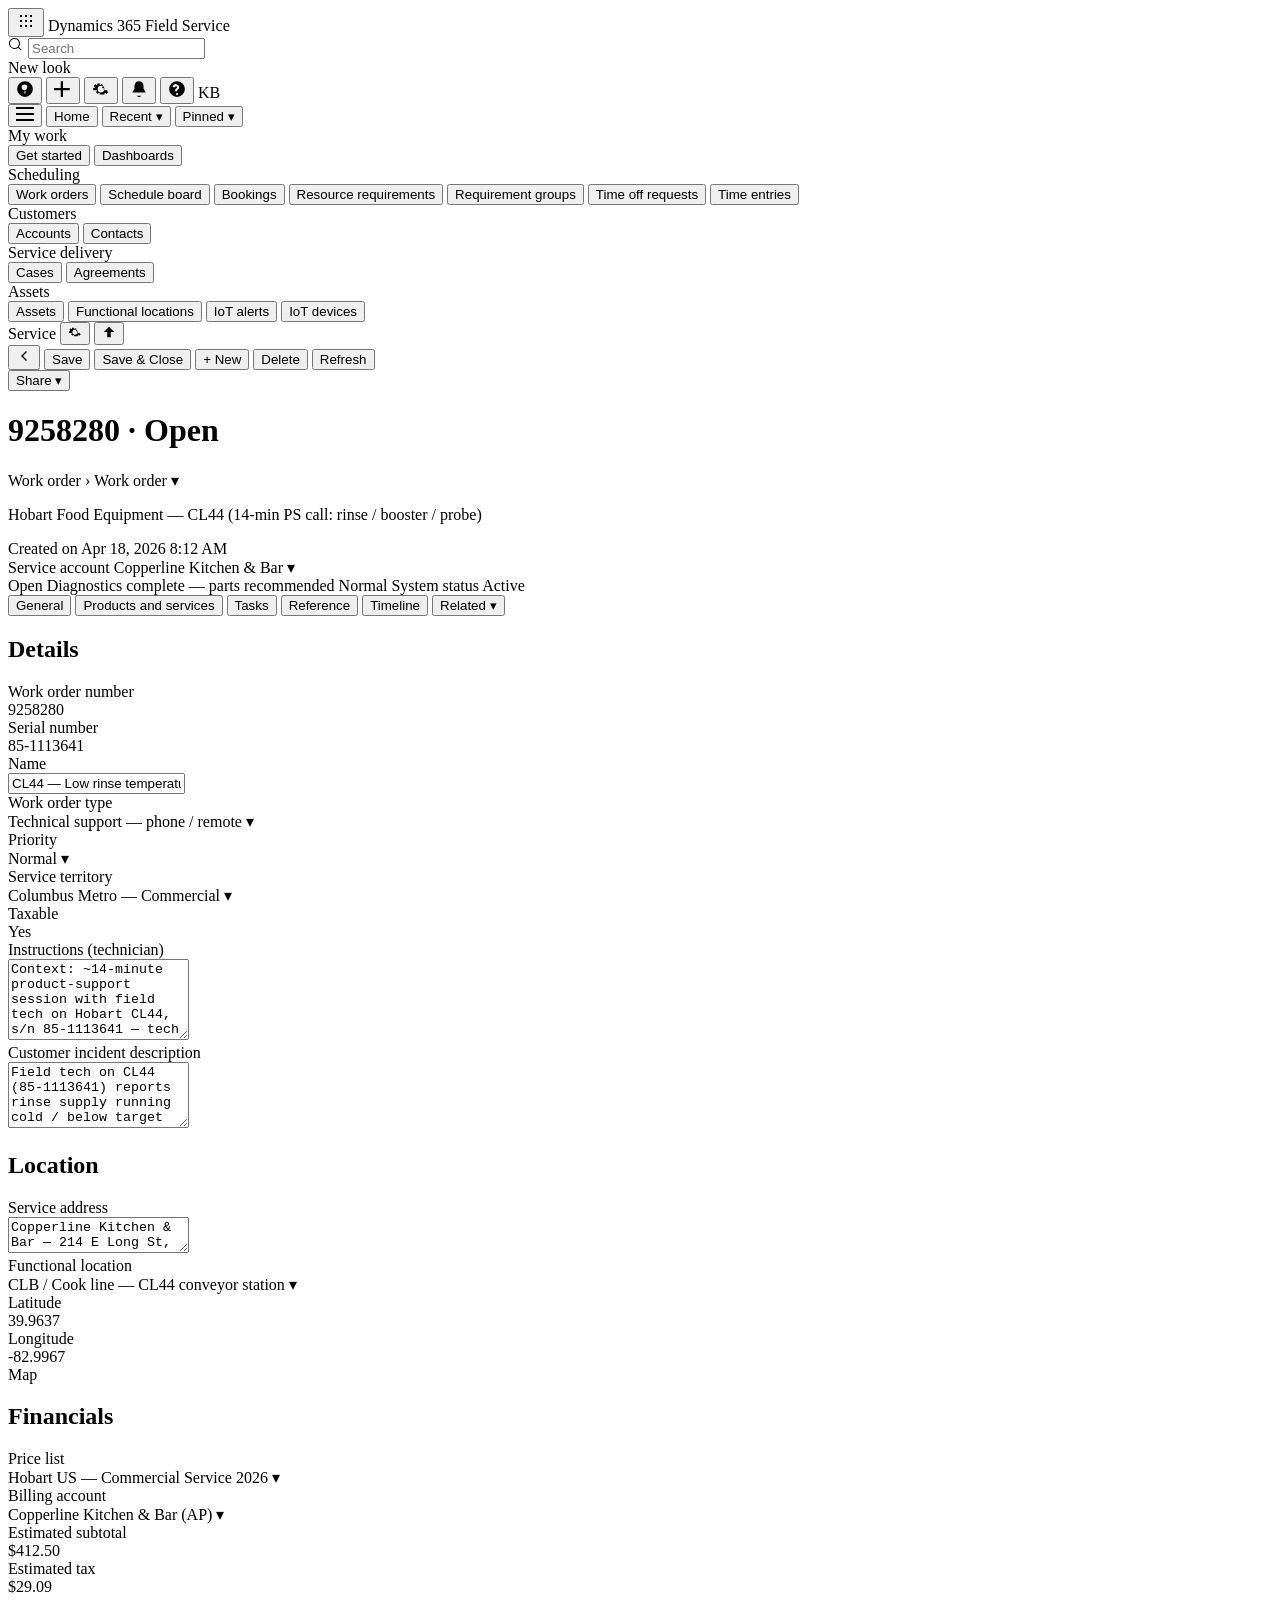
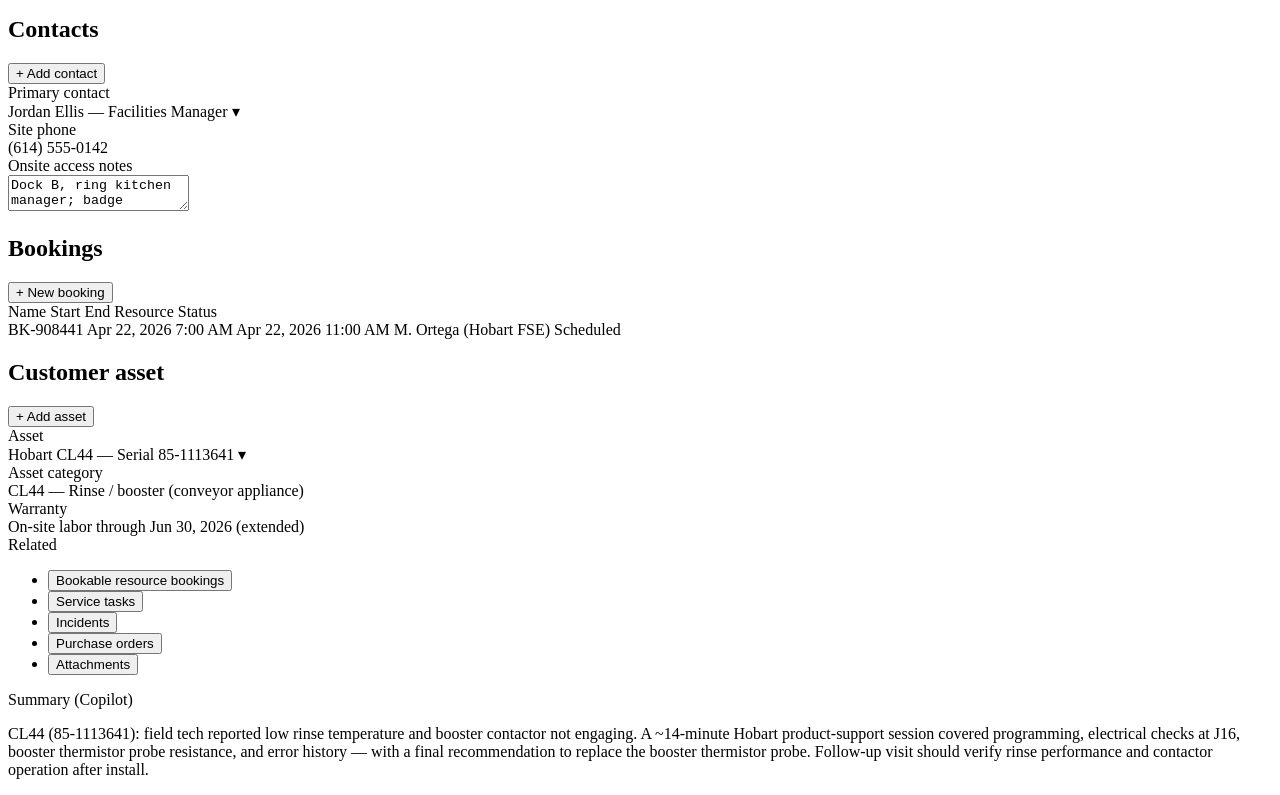
==== Ocean Appliance/Index.html @ 7e8b0078 "Create Index.html" ====
<!DOCTYPE html>
<html lang="en">
  <head>
    <meta charset="utf-8" />
    <meta name="viewport" content="width=device-width, initial-scale=1" />
    <title>Work Order · 9258280 · Field Service</title>
    <link rel="stylesheet" href="styles.css" />
  </head>
  <body>
    <div class="app">
      <header class="global-header" aria-label="Global navigation">
        <div class="global-header__left">
          <button type="button" class="gh-icon-btn gh-waffle" aria-label="App launcher">
            <svg width="20" height="20" viewBox="0 0 20 20" aria-hidden="true">
              <path fill="currentColor" d="M4 4h2v2H4V4zm5 0h2v2H9V4zm5 0h2v2h-2V4zM4 9h2v2H4V9zm5 0h2v2H9V9zm5 0h2v2h-2V9zM4 14h2v2H4v-2zm5 0h2v2H9v-2zm5 0h2v2h-2v-2z" />
            </svg>
          </button>
          <span class="gh-brand">Dynamics 365</span>
          <span class="gh-vrule" aria-hidden="true"></span>
          <span class="gh-module">Field Service</span>
        </div>
        <div class="global-header__search" role="search">
          <span class="gh-search__icon" aria-hidden="true">
            <svg width="16" height="16" viewBox="0 0 16 16"><path fill="currentColor" d="M6.5 1a5.5 5.5 0 014.23 9.02l2.86 2.85-.7.7-2.87-2.86A5.5 5.5 0 116.5 1zm0 1a4.5 4.5 0 100 9 4.5 4.5 0 000-9z"/></svg>
          </span>
          <input class="gh-search__input" type="search" placeholder="Search" readonly tabindex="-1" aria-label="Search" />
        </div>
        <div class="global-header__right">
          <div class="gh-newlook" title="Try the new look">
            <span class="gh-newlook__label">New look</span>
            <span class="gh-toggle gh-toggle--on" aria-hidden="true"><span class="gh-toggle__knob"></span></span>
          </div>
          <button type="button" class="gh-icon-btn gh-icon-btn--light" aria-label="Tips">
            <svg width="18" height="18" viewBox="0 0 16 16" aria-hidden="true"><path fill="currentColor" d="M8 1a7 7 0 100 14A7 7 0 008 1zm.5 11H7.5V10h1v2zm0-3H7.5a2.5 2.5 0 112.5-2.5c0 1.2-.8 1.8-1.5 2.3-.3.2-.5.2-.5.7V9z"/></svg>
          </button>
          <button type="button" class="gh-icon-btn gh-icon-btn--light" aria-label="Quick create">
            <svg width="18" height="18" viewBox="0 0 16 16" aria-hidden="true"><path fill="currentColor" d="M8 1v6h6v2H8v6H6V9H0V7h6V1h2z"/></svg>
          </button>
          <button type="button" class="gh-icon-btn gh-icon-btn--light" aria-label="Settings">
            <svg width="18" height="18" viewBox="0 0 16 16" aria-hidden="true"><path fill="currentColor" d="M8 5a3 3 0 100 6 3 3 0 000-6zm6.9 4h-1.2a5 5 0 00-.2.8l1 .9-1.7 1.7-.9-1a5 5 0 00-.8.2v1.2H6.9v-1.2a5 5 0 00-.8-.2l-.9 1-1.7-1.7 1-.9a5 5 0 00-.2-.8H1.1V7h1.2a5 5 0 00.2-.8l-1-.9L3 3.6l.9 1a5 5 0 00.8-.2V3.1h2.2v1.2a5 5 0 00.8.2l.9-1L10 5.4l-1 .9c.1.26.17.53.2.8h1.2v2z"/></svg>
          </button>
          <button type="button" class="gh-icon-btn gh-icon-btn--light" aria-label="Notifications">
            <svg width="18" height="18" viewBox="0 0 16 16" aria-hidden="true"><path fill="currentColor" d="M8 1a4 4 0 00-4 4v2.5L2 11h12l-2-3.5V5a4 4 0 00-4-4zm0 14a2 2 0 002-1H6a2 2 0 002 1z"/></svg>
          </button>
          <button type="button" class="gh-icon-btn gh-icon-btn--light" aria-label="Help">
            <svg width="18" height="18" viewBox="0 0 16 16" aria-hidden="true"><path fill="currentColor" d="M8 1a7 7 0 100 14A7 7 0 008 1zm0 10.5a1 1 0 110 2 1 1 0 010-2zM8 4a2.5 2.5 0 012 2.4c0 1.4-1 2-1.6 2.4-.2.1-.4.2-.4.7v.5H6.3v-.8c0-1 .6-1.5 1.2-1.9.3-.2.5-.4.5-.9a.8.8 0 00-1.6 0H4.1A2.5 2.5 0 018 4z"/></svg>
          </button>
          <span class="gh-avatar" aria-hidden="true">KB</span>
        </div>
      </header>

      <div class="app-body">
        <nav class="sidenav" aria-label="Site map">
          <button type="button" class="sidenav__pin" aria-label="Collapse navigation">
            <svg width="18" height="14" viewBox="0 0 18 14" aria-hidden="true"><path fill="currentColor" d="M0 0h18v2H0V0zm0 6h18v2H0V6zm0 6h18v2H0v-2z"/></svg>
          </button>
          <button type="button" class="sidenav__link">Home</button>
          <button type="button" class="sidenav__link sidenav__link--flyout">Recent <span class="sidenav__caret">▾</span></button>
          <button type="button" class="sidenav__link sidenav__link--flyout">Pinned <span class="sidenav__caret">▾</span></button>

          <div class="sidenav__group">
            <div class="sidenav__heading">My work</div>
            <button type="button" class="sidenav__link">Get started</button>
            <button type="button" class="sidenav__link">Dashboards</button>
          </div>
          <div class="sidenav__group">
            <div class="sidenav__heading">Scheduling</div>
            <button type="button" class="sidenav__link sidenav__link--active" aria-current="page">Work orders</button>
            <button type="button" class="sidenav__link">Schedule board</button>
            <button type="button" class="sidenav__link">Bookings</button>
            <button type="button" class="sidenav__link">Resource requirements</button>
            <button type="button" class="sidenav__link">Requirement groups</button>
            <button type="button" class="sidenav__link">Time off requests</button>
            <button type="button" class="sidenav__link">Time entries</button>
          </div>
          <div class="sidenav__group">
            <div class="sidenav__heading">Customers</div>
            <button type="button" class="sidenav__link">Accounts</button>
            <button type="button" class="sidenav__link">Contacts</button>
          </div>
          <div class="sidenav__group">
            <div class="sidenav__heading">Service delivery</div>
            <button type="button" class="sidenav__link">Cases</button>
            <button type="button" class="sidenav__link">Agreements</button>
          </div>
          <div class="sidenav__group">
            <div class="sidenav__heading">Assets</div>
            <button type="button" class="sidenav__link">Assets</button>
            <button type="button" class="sidenav__link">Functional locations</button>
            <button type="button" class="sidenav__link">IoT alerts</button>
            <button type="button" class="sidenav__link">IoT devices</button>
          </div>

          <div class="sidenav__footer">
            <span class="sidenav__footer-label">Service</span>
            <button type="button" class="sidenav__footer-btn" aria-label="App settings">
              <svg width="14" height="14" viewBox="0 0 16 16" aria-hidden="true"><path fill="currentColor" d="M8 5a3 3 0 100 6 3 3 0 000-6zm6.9 4h-1.2a5 5 0 00-.2.8l1 .9-1.7 1.7-.9-1a5 5 0 00-.8.2v1.2H6.9v-1.2a5 5 0 00-.8-.2l-.9 1-1.7-1.7 1-.9a5 5 0 00-.2-.8H1.1V7h1.2a5 5 0 00.2-.8l-1-.9L3 3.6l.9 1a5 5 0 00.8-.2V3.1h2.2v1.2a5 5 0 00.8.2l.9-1L10 5.4l-1 .9c.1.26.17.53.2.8h1.2v2z"/></svg>
            </button>
            <button type="button" class="sidenav__footer-btn" aria-label="Change area">
              <svg width="14" height="14" viewBox="0 0 16 16" aria-hidden="true"><path fill="currentColor" d="M8 2l6 6H10v6H6V8H2l6-6z"/></svg>
            </button>
          </div>
        </nav>

        <div class="main-pane">
          <div class="page-surface">
            <div class="command-bar" role="toolbar" aria-label="Command bar">
              <div class="command-bar__group">
                <button type="button" class="cmd cmd--icon" aria-label="Back">
                  <svg width="16" height="16" viewBox="0 0 16 16" aria-hidden="true"><path fill="currentColor" d="M10 3L5 8l5 5 1-1-4-4 4-4-1-1z"/></svg>
                </button>
                <span class="command-bar__divider" aria-hidden="true"></span>
                <button type="button" class="cmd cmd--primary">Save</button>
                <button type="button" class="cmd">Save &amp; Close</button>
                <span class="command-bar__divider" aria-hidden="true"></span>
                <button type="button" class="cmd">+ New</button>
                <button type="button" class="cmd">Delete</button>
                <button type="button" class="cmd">Refresh</button>
              </div>
              <div class="command-bar__group command-bar__group--right">
                <button type="button" class="cmd cmd--share">Share <span class="cmd__chevron">▾</span></button>
              </div>
            </div>

            <header class="record-header" aria-labelledby="wo-title">
              <div class="record-header__main">
                <h1 id="wo-title" class="record-header__title">9258280 · Open</h1>
                <div class="record-header__entity-bc" aria-label="Record type">
                  <span class="record-header__entity">Work order</span>
                  <span class="record-header__entity-sep">›</span>
                  <span class="record-header__entity">Work order</span>
                  <span class="record-header__entity-caret" aria-hidden="true">▾</span>
                </div>
                <p class="record-header__tagline">Hobart Food Equipment — CL44 (14‑min PS call: rinse / booster / probe)</p>
              </div>
              <div class="record-header__meta">
                <div class="header-field">
                  <span class="header-field__label">Created on</span>
                  <span class="header-field__value">Apr 18, 2026 8:12 AM</span>
                </div>
                <div class="header-field">
                  <span class="header-field__label">Service account</span>
                  <span class="header-field__value lookup lookup--compact">
                    <span class="lookup__text">Copperline Kitchen &amp; Bar</span>
                    <span class="lookup__glyph" aria-hidden="true">▾</span>
                  </span>
                </div>
              </div>
            </header>

            <div class="status-strip" aria-label="Status and priority">
              <span class="chip chip--status chip--open">Open</span>
              <span class="chip chip--substatus">Diagnostics complete — parts recommended</span>
              <span class="chip chip--priority chip--normal">Normal</span>
              <span class="header-field header-field--inline">
                <span class="header-field__label">System status</span>
                <span class="header-field__value">Active</span>
              </span>
            </div>

            <nav class="tab-strip" aria-label="Form tabs" role="tablist">
              <button type="button" class="tab tab--active" role="tab" aria-selected="true" data-tab="general">General</button>
              <button type="button" class="tab" role="tab" aria-selected="false" data-tab="products">Products and services</button>
              <button type="button" class="tab" role="tab" aria-selected="false" data-tab="services">Tasks</button>
              <button type="button" class="tab" role="tab" aria-selected="false" data-tab="bookings">Reference</button>
              <button type="button" class="tab" role="tab" aria-selected="false" data-tab="notes">Timeline</button>
              <button type="button" class="tab tab--related" role="tab" aria-selected="false" data-tab="related">Related <span class="tab__caret">▾</span></button>
            </nav>
          </div>

      <div class="form-layout">
        <main class="form-main">
          <div class="tab-panels">
            <div class="tab-panel tab-panel--active" id="panel-general" role="tabpanel" data-panel="general">
              <article class="card">
                <header class="card__head">
                  <h2 class="card__title">Details</h2>
                </header>
                <div class="card__body">
                  <div class="field-grid">
                    <div class="field">
                      <label class="field__label">Work order number</label>
                      <div class="field__control field__control--readonly">9258280</div>
                    </div>
                    <div class="field">
                      <label class="field__label">Serial number</label>
                      <div class="field__control field__control--readonly">85-1113641</div>
                    </div>
                    <div class="field field--full">
                      <label class="field__label">Name</label>
                      <div class="field__control">
                        <input type="text" readonly value="CL44 — Low rinse temperature / booster contactor not engaging (PS assist)" />
                      </div>
                    </div>
                    <div class="field">
                      <label class="field__label">Work order type</label>
                      <div class="field__control lookup">
                        <span class="lookup__text">Technical support — phone / remote</span>
                        <span class="lookup__glyph" aria-hidden="true">▾</span>
                      </div>
                    </div>
                    <div class="field">
                      <label class="field__label">Priority</label>
                      <div class="field__control lookup">
                        <span class="lookup__text">Normal</span>
                        <span class="lookup__glyph" aria-hidden="true">▾</span>
                      </div>
                    </div>
                    <div class="field">
                      <label class="field__label">Service territory</label>
                      <div class="field__control lookup">
                        <span class="lookup__text">Columbus Metro — Commercial</span>
                        <span class="lookup__glyph" aria-hidden="true">▾</span>
                      </div>
                    </div>
                    <div class="field">
                      <label class="field__label">Taxable</label>
                      <div class="field__control toggle-row">
                        <span class="toggle toggle--on" aria-hidden="true"></span>
                        <span class="toggle-row__text">Yes</span>
                      </div>
                    </div>
                    <div class="field field--full">
                      <label class="field__label">Instructions (technician)</label>
                      <div class="field__control">
                        <textarea readonly rows="5">Context: ~14‑minute product-support session with field tech on Hobart CL44, s/n 85‑1113641 — tech reports low rinse temperature and booster contactor not engaging/pulling in.

Document support path: (1) programming / menu walkthrough to confirm settings and steps; (2) electrical verification at connector J16 per Hobart guidance; (3) booster thermistor probe resistance check; (4) review machine error/history logs.

Outcome: Product support recommends replacing the booster thermistor probe. Order probe (or confirm van stock) before return trip; re‑check rinse circuit and contactor pull‑in after install. LOTO as required; unit on cook line — access 6:00–10:00 AM if follow‑up onsite.</textarea>
                      </div>
                    </div>
                    <div class="field field--full">
                      <label class="field__label">Customer incident description</label>
                      <div class="field__control">
                        <textarea readonly rows="4">Field tech on CL44 (85‑1113641) reports rinse supply running cold / below target and booster contactor not energizing. Engaged Hobart product support by phone (~14 min): stepped through programming, performed electrical checks at J16, measured booster thermistor probe resistance, and reviewed error/history. Support concluded with recommendation to replace the booster thermistor probe; kitchen aware rinse performance must meet local health expectations.</textarea>
                      </div>
                    </div>
                  </div>
                </div>
              </article>

              <article class="card">
                <header class="card__head">
                  <h2 class="card__title">Location</h2>
                </header>
                <div class="card__body">
                  <div class="field-grid">
                    <div class="field field--full">
                      <label class="field__label">Service address</label>
                      <div class="field__control">
                        <textarea readonly rows="2">Copperline Kitchen &amp; Bar — 214 E Long St, Columbus, OH 43215, United States</textarea>
                      </div>
                    </div>
                    <div class="field">
                      <label class="field__label">Functional location</label>
                      <div class="field__control lookup">
                        <span class="lookup__text">CLB / Cook line — CL44 conveyor station</span>
                        <span class="lookup__glyph" aria-hidden="true">▾</span>
                      </div>
                    </div>
                    <div class="field">
                      <label class="field__label">Latitude</label>
                      <div class="field__control field__control--readonly">39.9637</div>
                    </div>
                    <div class="field">
                      <label class="field__label">Longitude</label>
                      <div class="field__control field__control--readonly">-82.9967</div>
                    </div>
                  </div>
                  <div class="map-placeholder" role="img" aria-label="Map preview (placeholder)">Map</div>
                </div>
              </article>

              <article class="card">
                <header class="card__head">
                  <h2 class="card__title">Financials</h2>
                </header>
                <div class="card__body">
                  <div class="field-grid">
                    <div class="field">
                      <label class="field__label">Price list</label>
                      <div class="field__control lookup">
                        <span class="lookup__text">Hobart US — Commercial Service 2026</span>
                        <span class="lookup__glyph" aria-hidden="true">▾</span>
                      </div>
                    </div>
                    <div class="field">
                      <label class="field__label">Billing account</label>
                      <div class="field__control lookup">
                        <span class="lookup__text">Copperline Kitchen &amp; Bar (AP)</span>
                        <span class="lookup__glyph" aria-hidden="true">▾</span>
                      </div>
                    </div>
                    <div class="field">
                      <label class="field__label">Estimated subtotal</label>
                      <div class="field__control field__control--readonly">$412.50</div>
                    </div>
                    <div class="field">
                      <label class="field__label">Estimated tax</label>
                      <div class="field__control field__control--readonly">$29.09</div>
                    </div>
                  </div>
                </div>
              </article>

              <article class="card">
                <header class="card__head card__head--with-action">
                  <h2 class="card__title">Contacts</h2>
                  <button type="button" class="card__action">+ Add contact</button>
                </header>
                <div class="card__body">
                  <div class="field-grid">
                    <div class="field">
                      <label class="field__label">Primary contact</label>
                      <div class="field__control lookup">
                        <span class="lookup__text">Jordan Ellis — Facilities Manager</span>
                        <span class="lookup__glyph" aria-hidden="true">▾</span>
                      </div>
                    </div>
                    <div class="field">
                      <label class="field__label">Site phone</label>
                      <div class="field__control field__control--readonly">(614) 555-0142</div>
                    </div>
                    <div class="field field--full">
                      <label class="field__label">Onsite access notes</label>
                      <div class="field__control">
                        <textarea readonly rows="2">Dock B, ring kitchen manager; badge required. CL44 on cook line — escort through BOH.</textarea>
                      </div>
                    </div>
                  </div>
                </div>
              </article>

              <article class="card">
                <header class="card__head card__head--with-action">
                  <h2 class="card__title">Bookings</h2>
                  <button type="button" class="card__action">+ New booking</button>
                </header>
                <div class="card__body card__body--flush">
                  <div class="subgrid">
                    <div class="subgrid__head">
                      <span class="subgrid__cell">Name</span>
                      <span class="subgrid__cell">Start</span>
                      <span class="subgrid__cell">End</span>
                      <span class="subgrid__cell">Resource</span>
                      <span class="subgrid__cell">Status</span>
                    </div>
                    <div class="subgrid__row">
                      <span class="subgrid__cell subgrid__cell--link">BK-908441</span>
                      <span class="subgrid__cell">Apr 22, 2026 7:00 AM</span>
                      <span class="subgrid__cell">Apr 22, 2026 11:00 AM</span>
                      <span class="subgrid__cell">M. Ortega (Hobart FSE)</span>
                      <span class="subgrid__cell"><span class="pill pill--scheduled">Scheduled</span></span>
                    </div>
                  </div>
                </div>
              </article>

              <article class="card">
                <header class="card__head card__head--with-action">
                  <h2 class="card__title">Customer asset</h2>
                  <button type="button" class="card__action">+ Add asset</button>
                </header>
                <div class="card__body">
                  <div class="field-grid">
                    <div class="field">
                      <label class="field__label">Asset</label>
                      <div class="field__control lookup">
                        <span class="lookup__text">Hobart CL44 — Serial 85-1113641</span>
                        <span class="lookup__glyph" aria-hidden="true">▾</span>
                      </div>
                    </div>
                    <div class="field">
                      <label class="field__label">Asset category</label>
                      <div class="field__control field__control--readonly">CL44 — Rinse / booster (conveyor appliance)</div>
                    </div>
                    <div class="field field--full">
                      <label class="field__label">Warranty</label>
                      <div class="field__control field__control--readonly">On-site labor through Jun 30, 2026 (extended)</div>
                    </div>
                  </div>
                </div>
              </article>
            </div>

            <div class="tab-panel" id="panel-products" role="tabpanel" hidden data-panel="products">
              <article class="card">
                <header class="card__head card__head--with-action">
                  <h2 class="card__title">Products and services</h2>
                  <button type="button" class="card__action">+ Add product</button>
                </header>
                <div class="card__body card__body--flush">
                  <div class="subgrid">
                    <div class="subgrid__head">
                      <span class="subgrid__cell">Product</span>
                      <span class="subgrid__cell">Qty</span>
                      <span class="subgrid__cell">UoM</span>
                      <span class="subgrid__cell">Est. price</span>
                    </div>
                    <div class="subgrid__row">
                      <span class="subgrid__cell">Booster thermistor probe — CL44 (recommended by product support)</span>
                      <span class="subgrid__cell">1</span>
                      <span class="subgrid__cell">EA</span>
                      <span class="subgrid__cell">$94.50</span>
                    </div>
                    <div class="subgrid__row">
                      <span class="subgrid__cell">Connector / harness — J16 service loop (if damaged on inspection)</span>
                      <span class="subgrid__cell">0</span>
                      <span class="subgrid__cell">EA</span>
                      <span class="subgrid__cell">$0.00</span>
                    </div>
                  </div>
                </div>
              </article>
            </div>

            <div class="tab-panel" id="panel-services" role="tabpanel" hidden data-panel="services">
              <article class="card">
                <header class="card__head card__head--with-action">
                  <h2 class="card__title">Tasks</h2>
                  <button type="button" class="card__action">+ New task</button>
                </header>
                <div class="card__body card__body--flush">
                  <div class="subgrid">
                    <div class="subgrid__head">
                      <span class="subgrid__cell">Service</span>
                      <span class="subgrid__cell">Duration</span>
                      <span class="subgrid__cell">Est. price</span>
                    </div>
                    <div class="subgrid__row">
                      <span class="subgrid__cell">Hobart product support — CL44 phone assist (programming, J16, probe, history)</span>
                      <span class="subgrid__cell">0.23 hr</span>
                      <span class="subgrid__cell">$0.00</span>
                    </div>
                    <div class="subgrid__row">
                      <span class="subgrid__cell">Field follow‑up — install probe, verify rinse &amp; booster contactor</span>
                      <span class="subgrid__cell">2.0 hr</span>
                      <span class="subgrid__cell">$128.00</span>
                    </div>
                  </div>
                </div>
              </article>
            </div>

            <div class="tab-panel" id="panel-bookings" role="tabpanel" hidden data-panel="bookings">
              <article class="card">
                <header class="card__head">
                  <h2 class="card__title">Reference</h2>
                </header>
                <div class="card__body">
                  <p class="muted muted--tight"><strong>Support call checklist (CL44, s/n 85‑1113641)</strong> — ~14 min with product support:</p>
                  <ul class="ref-list">
                    <li><strong>Symptoms:</strong> low rinse temperature; booster contactor not engaging.</li>
                    <li><strong>Programming:</strong> menu / parameter walkthrough to confirm correct program and rinse-related steps.</li>
                    <li><strong>Electrical:</strong> checks at connector <strong>J16</strong> per Hobart guidance (continuity / presence of control voltage as directed).</li>
                    <li><strong>Probe:</strong> booster thermistor probe resistance measured and compared to expected range.</li>
                    <li><strong>History:</strong> error log / fault history reviewed for rinse and booster-related codes.</li>
                    <li><strong>Resolution:</strong> product support recommends <strong>replacing the booster thermistor probe</strong>; verify contactor pull‑in after repair.</li>
                  </ul>
                </div>
              </article>
            </div>

            <div class="tab-panel" id="panel-notes" role="tabpanel" hidden data-panel="notes">
              <article class="card">
                <header class="card__head">
                  <h2 class="card__title">Timeline</h2>
                </header>
                <div class="card__body">
                  <div class="field field--full">
                    <label class="field__label">Internal note</label>
                    <div class="field__control">
                      <textarea readonly rows="4">14‑min PS call logged: low rinse + non‑engaging booster contactor on CL44 85‑1113641. Support led tech through programming, J16 electrical checks, booster thermistor probe resistance, and error/history review. Recommendation: replace booster thermistor probe — quote on file; confirm van stock before return. Escalate if contactor still fails to pull in after probe swap and re‑check at J16.</textarea>
                    </div>
                  </div>
                </div>
              </article>
            </div>

            <div class="tab-panel" id="panel-related" role="tabpanel" hidden data-panel="related">
              <article class="card">
                <header class="card__head">
                  <h2 class="card__title">Related</h2>
                </header>
                <div class="card__body">
                  <p class="muted">Select a related record type from the menu (mock).</p>
                </div>
              </article>
            </div>
          </div>
        </main>

        <aside class="side-pane" aria-label="Related pane">
          <div class="side-pane__title">Related</div>
          <ul class="side-pane__list">
            <li><button type="button" class="side-link">Bookable resource bookings</button></li>
            <li><button type="button" class="side-link">Service tasks</button></li>
            <li><button type="button" class="side-link">Incidents</button></li>
            <li><button type="button" class="side-link">Purchase orders</button></li>
            <li><button type="button" class="side-link">Attachments</button></li>
          </ul>
          <div class="side-pane__title side-pane__title--spaced">Summary (Copilot)</div>
          <div class="copilot-box">
            <p class="copilot-box__text">
              CL44 (85‑1113641): field tech reported low rinse temperature and booster contactor not engaging. A ~14‑minute Hobart product-support session covered programming, electrical checks at J16, booster thermistor probe resistance, and error history — with a final recommendation to replace the booster thermistor probe. Follow‑up visit should verify rinse performance and contactor operation after install.
            </p>
          </div>
        </aside>
      </div>
        </div>
      </div>
    </div>

    <script src="app.js"></script>
  </body>
</html>
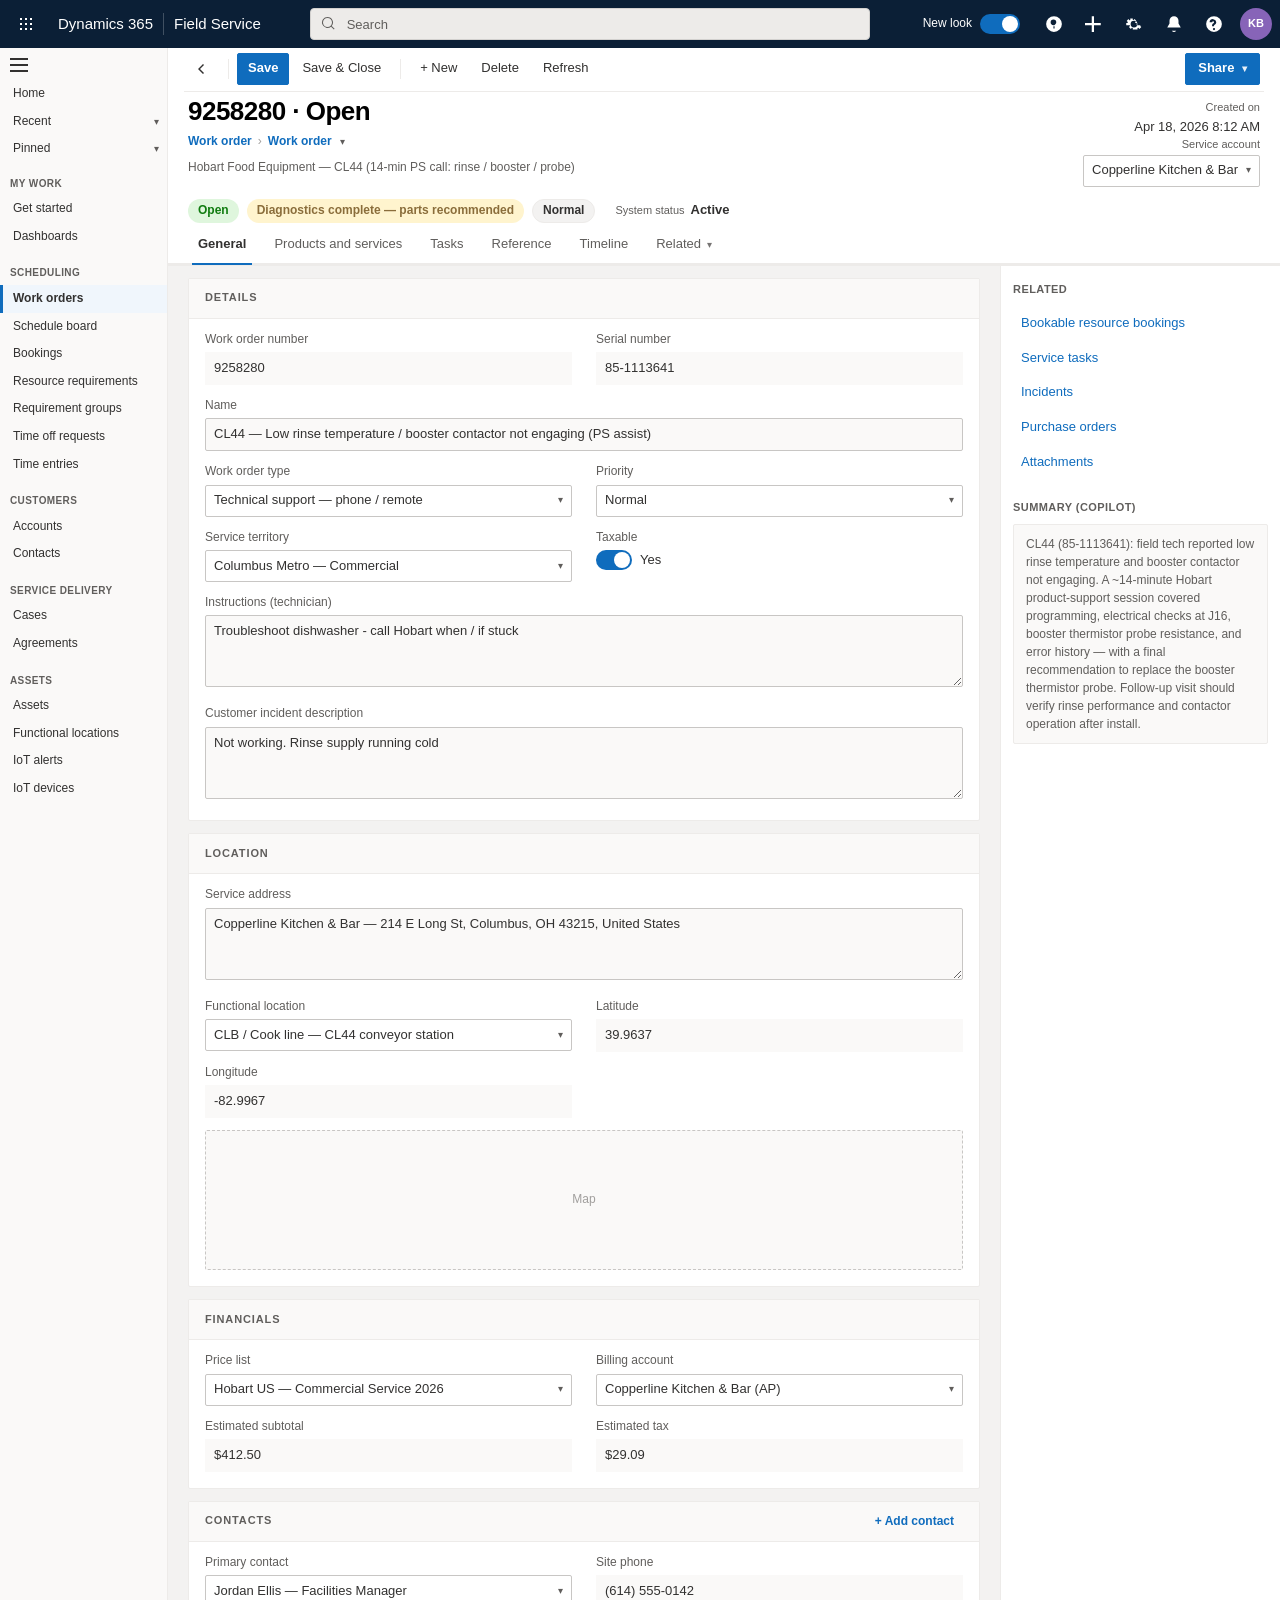
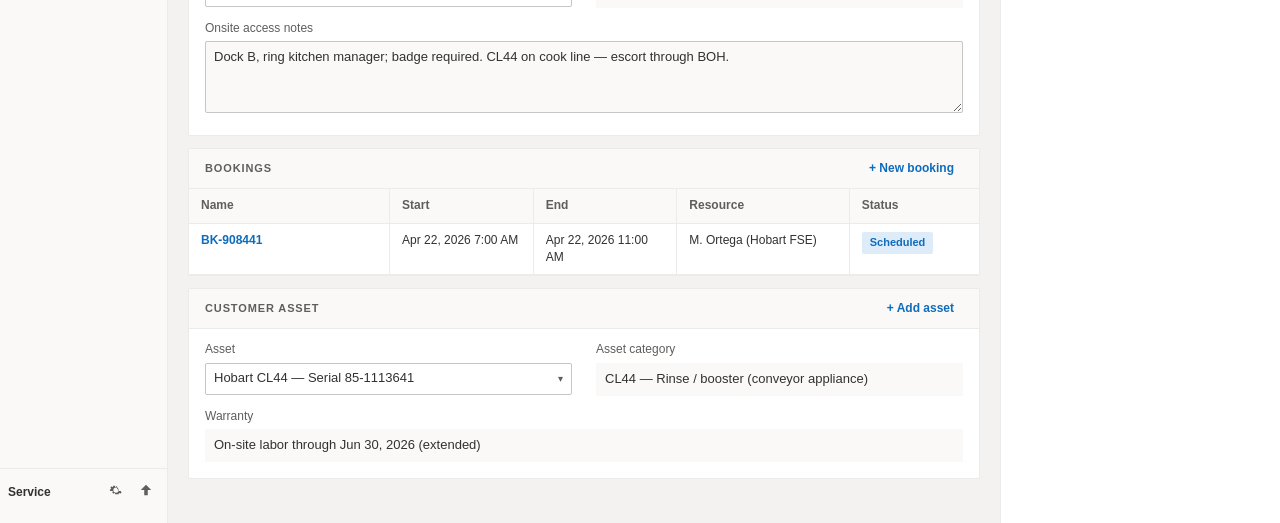
==== commit 3a56731b: "Ocean Appliance: sync work order mock copy (incident + instructions) Made-with: Cursor" ====
--- a/Ocean Appliance/Index.html
+++ b/Ocean Appliance/Index.html
@@ -223,17 +223,13 @@
                     <div class="field field--full">
                       <label class="field__label">Instructions (technician)</label>
                       <div class="field__control">
-                        <textarea readonly rows="5">Context: ~14‑minute product-support session with field tech on Hobart CL44, s/n 85‑1113641 — tech reports low rinse temperature and booster contactor not engaging/pulling in.
-
-Document support path: (1) programming / menu walkthrough to confirm settings and steps; (2) electrical verification at connector J16 per Hobart guidance; (3) booster thermistor probe resistance check; (4) review machine error/history logs.
-
-Outcome: Product support recommends replacing the booster thermistor probe. Order probe (or confirm van stock) before return trip; re‑check rinse circuit and contactor pull‑in after install. LOTO as required; unit on cook line — access 6:00–10:00 AM if follow‑up onsite.</textarea>
+                        <textarea readonly rows="2">Troubleshoot dishwasher - call Hobart when / if stuck</textarea>
                       </div>
                     </div>
                     <div class="field field--full">
                       <label class="field__label">Customer incident description</label>
                       <div class="field__control">
-                        <textarea readonly rows="4">Field tech on CL44 (85‑1113641) reports rinse supply running cold / below target and booster contactor not energizing. Engaged Hobart product support by phone (~14 min): stepped through programming, performed electrical checks at J16, measured booster thermistor probe resistance, and reviewed error/history. Support concluded with recommendation to replace the booster thermistor probe; kitchen aware rinse performance must meet local health expectations.</textarea>
+                        <textarea readonly rows="2">Not working. Rinse supply running cold</textarea>
                       </div>
                     </div>
                   </div>
--- a/Ocean Appliance/styles.css
+++ b/Ocean Appliance/styles.css
@@ -0,0 +1,897 @@
+:root {
+  --bg-page: #f3f2f1;
+  --bg-shell: #faf9f8;
+  --bg-command: #ffffff;
+  --bg-input: #ffffff;
+  --border-subtle: #edebe9;
+  --border-strong: #c8c6c4;
+  --text-primary: #323130;
+  --text-secondary: #605e5c;
+  --text-disabled: #a19f9d;
+  --primary: #0f6cbd;
+  --primary-hover: #115ea3;
+  --chip-open-bg: #dff6dd;
+  --chip-open-fg: #107c10;
+  --chip-sub-bg: #fff4ce;
+  --chip-sub-fg: #8a6d3b;
+  --chip-priority-bg: #f3f2f1;
+  --pill-scheduled-bg: #deecf9;
+  --pill-scheduled-fg: #0f6cbd;
+  --focus: #605e5c;
+  --font: "Segoe UI", "Segoe UI Web (West European)", -apple-system, BlinkMacSystemFont, Roboto,
+    "Helvetica Neue", sans-serif;
+  --radius-field: 2px;
+  --radius-card: 2px;
+  --header-bg: #0b1f36;
+  --header-text: #ffffff;
+  --sidenav-bg: #faf9f8;
+  --sidenav-active-bar: #0f6cbd;
+  --sidenav-active-bg: #f0f6fc;
+  --sidenav-width: 168px;
+}
+*,
+*::before,
+*::after {
+  box-sizing: border-box;
+}
+html,
+body {
+  margin: 0;
+  min-height: 100%;
+  font-family: var(--font);
+  font-size: 13px;
+  line-height: 1.45;
+  color: var(--text-primary);
+  background: var(--bg-page);
+}
+button,
+input,
+textarea {
+  font: inherit;
+  color: inherit;
+}
+.app {
+  min-height: 100vh;
+  display: flex;
+  flex-direction: column;
+}
+
+.app-body {
+  flex: 1;
+  display: flex;
+  min-height: 0;
+}
+
+.global-header {
+  display: flex;
+  align-items: center;
+  gap: 12px;
+  height: 48px;
+  padding: 0 8px 0 4px;
+  background: var(--header-bg);
+  color: var(--header-text);
+  flex-shrink: 0;
+}
+
+.global-header__left {
+  display: flex;
+  align-items: center;
+  gap: 10px;
+  flex-shrink: 0;
+}
+
+.gh-brand,
+.gh-module {
+  font-size: 15px;
+  font-weight: 400;
+  color: var(--header-text);
+  white-space: nowrap;
+}
+
+.gh-vrule {
+  width: 1px;
+  height: 22px;
+  background: rgba(255, 255, 255, 0.22);
+  flex-shrink: 0;
+}
+
+.global-header__search {
+  flex: 1;
+  display: flex;
+  align-items: center;
+  max-width: 560px;
+  margin: 0 auto;
+  height: 32px;
+  padding: 0 10px;
+  background: #edebe9;
+  border-radius: 4px;
+  border: 1px solid #d2d0ce;
+}
+
+.gh-search__icon {
+  display: flex;
+  color: var(--text-secondary);
+  margin-right: 8px;
+  flex-shrink: 0;
+}
+
+.gh-search__input {
+  flex: 1;
+  min-width: 0;
+  height: 100%;
+  border: none;
+  background: transparent;
+  font-size: 13px;
+  color: var(--text-primary);
+}
+
+.gh-search__input::placeholder {
+  color: var(--text-secondary);
+}
+
+.global-header__right {
+  display: flex;
+  align-items: center;
+  gap: 0;
+  flex-shrink: 0;
+}
+
+.gh-icon-btn {
+  width: 40px;
+  height: 40px;
+  border: none;
+  border-radius: 2px;
+  background: transparent;
+  color: var(--header-text);
+  display: inline-flex;
+  align-items: center;
+  justify-content: center;
+  cursor: default;
+}
+
+.gh-icon-btn:hover {
+  background: rgba(255, 255, 255, 0.08);
+}
+
+.gh-icon-btn:focus-visible {
+  outline: 1px solid #fff;
+  outline-offset: -1px;
+}
+
+.gh-waffle {
+  width: 44px;
+  height: 44px;
+}
+
+.gh-newlook {
+  display: flex;
+  align-items: center;
+  gap: 8px;
+  padding: 0 10px 0 4px;
+  margin-right: 4px;
+  font-size: 12px;
+  color: var(--header-text);
+  user-select: none;
+}
+
+.gh-newlook__label {
+  white-space: nowrap;
+}
+
+.gh-toggle {
+  position: relative;
+  width: 40px;
+  height: 20px;
+  border-radius: 10px;
+  background: #3b3a39;
+  flex-shrink: 0;
+}
+
+.gh-toggle--on {
+  background: var(--primary);
+}
+
+.gh-toggle__knob {
+  position: absolute;
+  top: 2px;
+  right: 2px;
+  width: 16px;
+  height: 16px;
+  border-radius: 50%;
+  background: #fff;
+}
+
+.gh-avatar {
+  width: 32px;
+  height: 32px;
+  margin-left: 6px;
+  border-radius: 50%;
+  background: #8764b8;
+  color: #fff;
+  font-size: 11px;
+  font-weight: 600;
+  display: inline-flex;
+  align-items: center;
+  justify-content: center;
+}
+
+.sidenav {
+  width: var(--sidenav-width);
+  flex-shrink: 0;
+  display: flex;
+  flex-direction: column;
+  min-height: calc(100vh - 48px);
+  padding: 2px 0 6px;
+  background: var(--sidenav-bg);
+  border-right: 1px solid var(--border-subtle);
+  font-size: 12px;
+}
+
+.sidenav__pin {
+  display: flex;
+  align-items: center;
+  width: 100%;
+  padding: 8px 10px;
+  border: none;
+  background: transparent;
+  color: var(--text-primary);
+  cursor: pointer;
+}
+
+.sidenav__pin:hover {
+  background: #f3f2f1;
+}
+
+.sidenav__group {
+  padding: 4px 0 2px;
+}
+
+.sidenav__heading {
+  padding: 10px 10px 4px;
+  font-size: 10px;
+  font-weight: 700;
+  letter-spacing: 0.04em;
+  text-transform: uppercase;
+  color: var(--text-secondary);
+}
+
+.sidenav__link {
+  display: flex;
+  align-items: center;
+  width: 100%;
+  padding: 6px 8px 6px 10px;
+  border: none;
+  border-left: 3px solid transparent;
+  background: transparent;
+  font-size: 12px;
+  color: var(--text-primary);
+  text-align: left;
+  cursor: pointer;
+  line-height: 1.3;
+}
+
+.sidenav__link:hover {
+  background: #f3f2f1;
+}
+
+.sidenav__link--active {
+  border-left-color: var(--sidenav-active-bar);
+  font-weight: 600;
+  background: var(--sidenav-active-bg);
+}
+
+.sidenav__link--flyout {
+  justify-content: space-between;
+}
+
+.sidenav__caret {
+  font-size: 10px;
+  color: var(--text-secondary);
+}
+
+.sidenav__footer {
+  margin-top: auto;
+  display: flex;
+  align-items: center;
+  gap: 4px;
+  padding: 8px 8px;
+  border-top: 1px solid var(--border-subtle);
+}
+
+.sidenav__footer-label {
+  flex: 1;
+  font-size: 12px;
+  font-weight: 600;
+  color: var(--text-primary);
+}
+
+.sidenav__footer-btn {
+  padding: 6px;
+  border: none;
+  border-radius: 2px;
+  background: transparent;
+  color: var(--text-secondary);
+  cursor: pointer;
+}
+
+.sidenav__footer-btn:hover {
+  background: #edebe9;
+}
+
+.main-pane {
+  flex: 1;
+  min-width: 0;
+  display: flex;
+  flex-direction: column;
+  background: var(--bg-page);
+}
+
+.page-surface {
+  flex-shrink: 0;
+  background: #fff;
+  border-bottom: 1px solid var(--border-subtle);
+  padding: 0 20px;
+}
+
+.record-header {
+  display: flex;
+  justify-content: space-between;
+  align-items: flex-start;
+  gap: 24px;
+  padding: 4px 0 0;
+}
+
+.record-header__main {
+  flex: 1;
+  min-width: 0;
+}
+
+.record-header__title {
+  margin: 0;
+  font-size: 26px;
+  font-weight: 600;
+  line-height: 1.2;
+  color: #000;
+  letter-spacing: -0.02em;
+}
+
+.record-header__entity-bc {
+  display: flex;
+  align-items: center;
+  flex-wrap: wrap;
+  gap: 6px;
+  margin-top: 6px;
+  font-size: 12px;
+  color: var(--text-secondary);
+}
+
+.record-header__entity {
+  color: var(--primary);
+  font-weight: 600;
+}
+
+.record-header__entity-sep {
+  color: var(--text-disabled);
+}
+
+.record-header__entity-caret {
+  font-size: 10px;
+  color: var(--text-secondary);
+  margin-left: 2px;
+}
+
+.record-header__tagline {
+  margin: 8px 0 0;
+  font-size: 12px;
+  color: var(--text-secondary);
+}
+
+.record-header__meta {
+  text-align: right;
+  padding-top: 4px;
+}
+
+.lookup--compact {
+  display: inline-flex;
+  max-width: 280px;
+  min-height: 28px;
+  padding: 2px 8px;
+}
+
+.status-strip {
+  display: flex;
+  flex-wrap: wrap;
+  align-items: center;
+  gap: 8px;
+  padding: 12px 0 4px;
+}
+
+.header-field--inline {
+  margin-left: 12px;
+  display: inline-flex;
+  align-items: baseline;
+  gap: 6px;
+}
+
+.header-field--inline .header-field__label {
+  display: inline;
+  margin: 0;
+}
+
+.header-field--inline .header-field__value {
+  font-weight: 600;
+}
+
+.command-bar {
+  display: flex;
+  align-items: center;
+  justify-content: space-between;
+  min-height: 44px;
+  padding: 2px 0 4px;
+  margin: 0 -4px;
+  background: #fff;
+  border-bottom: 1px solid var(--border-subtle);
+}
+.command-bar__group {
+  display: flex;
+  flex-wrap: wrap;
+  align-items: center;
+  gap: 2px;
+}
+.command-bar__group--right {
+  padding-right: 4px;
+}
+.command-bar__divider {
+  width: 1px;
+  height: 20px;
+  background: var(--border-subtle);
+  margin: 0 6px;
+}
+.cmd {
+  height: 32px;
+  padding: 0 10px;
+  border: 1px solid transparent;
+  border-radius: 2px;
+  background: transparent;
+  color: var(--text-primary);
+  cursor: default;
+}
+.cmd:hover {
+  background: #edebe9;
+}
+
+.cmd:focus-visible {
+  outline: 1px solid var(--primary);
+  outline-offset: 1px;
+}
+.cmd--primary {
+  border-color: var(--primary);
+  background: var(--primary);
+  color: #fff;
+  font-weight: 600;
+}
+.cmd--primary:hover {
+  background: var(--primary-hover);
+  border-color: var(--primary-hover);
+}
+.cmd--overflow {
+  min-width: 32px;
+  padding: 0 6px;
+  font-size: 16px;
+  line-height: 1;
+}
+
+.cmd--icon {
+  min-width: 36px;
+  padding: 0 8px;
+  color: var(--text-primary);
+}
+
+.cmd--icon svg {
+  display: block;
+}
+
+.cmd--share {
+  border-color: var(--primary);
+  background: var(--primary);
+  color: #fff;
+  font-weight: 600;
+  padding: 0 12px;
+}
+
+.cmd--share:hover {
+  background: var(--primary-hover);
+  border-color: var(--primary-hover);
+}
+
+.cmd__chevron {
+  font-size: 10px;
+  margin-left: 4px;
+  opacity: 0.9;
+}
+
+.form-layout {
+  flex: 1;
+  display: grid;
+  grid-template-columns: minmax(0, 1fr) 280px;
+  gap: 0;
+  align-items: start;
+}
+.form-main {
+  padding: 12px 20px 32px;
+  max-width: 1120px;
+}
+
+.tab__caret {
+  font-size: 10px;
+  margin-left: 2px;
+  opacity: 0.85;
+}
+.chip {
+  display: inline-flex;
+  align-items: center;
+  height: 24px;
+  padding: 0 10px;
+  border-radius: 12px;
+  font-size: 12px;
+  font-weight: 600;
+}
+.chip--status {
+  background: var(--chip-open-bg);
+  color: var(--chip-open-fg);
+}
+.chip--substatus {
+  background: var(--chip-sub-bg);
+  color: var(--chip-sub-fg);
+}
+.chip--priority {
+  background: var(--chip-priority-bg);
+  color: var(--text-primary);
+  border: 1px solid var(--border-subtle);
+}
+.header-field__label {
+  display: block;
+  font-size: 11px;
+  color: var(--text-secondary);
+  margin-bottom: 2px;
+}
+.header-field__value {
+  font-size: 13px;
+}
+.tab-strip {
+  display: flex;
+  flex-wrap: wrap;
+  gap: 0;
+  margin: 0 -20px 0;
+  padding: 0 8px 0 16px;
+  background: #fff;
+  border-bottom: 2px solid var(--border-subtle);
+}
+.tab {
+  position: relative;
+  height: 36px;
+  padding: 0 14px;
+  border: none;
+  background: transparent;
+  color: var(--text-secondary);
+  cursor: pointer;
+  font-size: 13px;
+}
+.tab:hover {
+  color: var(--text-primary);
+}
+.tab--active {
+  color: var(--text-primary);
+  font-weight: 600;
+}
+.tab--active::after {
+  content: "";
+  position: absolute;
+  left: 8px;
+  right: 8px;
+  bottom: -2px;
+  height: 2px;
+  background: var(--primary);
+}
+
+.tab:focus-visible {
+  outline: 1px solid var(--primary);
+  outline-offset: 2px;
+}
+.tab-panel[hidden] {
+  display: none !important;
+}
+.tab-panel--active {
+  display: block;
+}
+.card {
+  background: #fff;
+  border: 1px solid var(--border-subtle);
+  border-radius: var(--radius-card);
+  margin-bottom: 12px;
+}
+.card__head {
+  display: flex;
+  align-items: center;
+  min-height: 40px;
+  padding: 0 16px;
+  border-bottom: 1px solid var(--border-subtle);
+  background: #faf9f8;
+}
+.card__head--with-action {
+  justify-content: space-between;
+}
+.card__title {
+  margin: 0;
+  font-size: 11px;
+  font-weight: 600;
+  letter-spacing: 0.08em;
+  text-transform: uppercase;
+  color: var(--text-secondary);
+}
+.card__action {
+  height: 28px;
+  padding: 0 8px;
+  border: 1px solid transparent;
+  background: transparent;
+  color: var(--primary);
+  font-size: 12px;
+  font-weight: 600;
+  cursor: pointer;
+}
+.card__action:hover {
+  text-decoration: underline;
+}
+.card__body {
+  padding: 12px 16px 16px;
+}
+.card__body--flush {
+  padding: 0;
+}
+.field-grid {
+  display: grid;
+  grid-template-columns: repeat(2, minmax(0, 1fr));
+  gap: 12px 24px;
+}
+.field--full {
+  grid-column: 1 / -1;
+}
+.field__label {
+  display: block;
+  font-size: 12px;
+  color: var(--text-secondary);
+  margin-bottom: 4px;
+}
+.field__control input,
+.field__control textarea {
+  width: 100%;
+  border: 1px solid var(--border-strong);
+  border-radius: var(--radius-field);
+  padding: 6px 8px;
+  background: #faf9f8;
+}
+
+.field__control input:read-only,
+.field__control textarea:read-only {
+  color: var(--text-primary);
+  cursor: default;
+}
+.field__control textarea {
+  resize: vertical;
+  min-height: 72px;
+}
+.field__control--readonly {
+  padding: 6px 8px;
+  min-height: 32px;
+  border: 1px solid transparent;
+  background: #faf9f8;
+  color: var(--text-primary);
+}
+.lookup {
+  display: flex;
+  align-items: center;
+  justify-content: space-between;
+  min-height: 32px;
+  padding: 4px 8px;
+  border: 1px solid var(--border-strong);
+  border-radius: var(--radius-field);
+  background: var(--bg-input);
+}
+.lookup__text {
+  flex: 1;
+  overflow: hidden;
+  text-overflow: ellipsis;
+  white-space: nowrap;
+}
+.lookup__glyph {
+  font-size: 10px;
+  color: var(--text-secondary);
+  margin-left: 8px;
+}
+.toggle-row {
+  display: flex;
+  align-items: center;
+  gap: 8px;
+}
+.toggle {
+  width: 36px;
+  height: 20px;
+  border-radius: 10px;
+  background: #c8c6c4;
+  position: relative;
+}
+.toggle--on {
+  background: var(--primary);
+}
+.toggle--on::after {
+  content: "";
+  position: absolute;
+  right: 2px;
+  top: 2px;
+  width: 16px;
+  height: 16px;
+  border-radius: 50%;
+  background: #fff;
+}
+.toggle-row__text {
+  font-size: 13px;
+}
+.map-placeholder {
+  margin-top: 12px;
+  height: 140px;
+  border: 1px dashed var(--border-strong);
+  border-radius: var(--radius-field);
+  display: flex;
+  align-items: center;
+  justify-content: center;
+  color: var(--text-disabled);
+  font-size: 12px;
+  background: #faf9f8;
+}
+.subgrid {
+  font-size: 12px;
+}
+.subgrid__head,
+.subgrid__row {
+  display: grid;
+  grid-template-columns: 1.4fr 1fr 1fr 1.2fr 0.9fr;
+  gap: 0;
+  align-items: stretch;
+  border-bottom: 1px solid var(--border-subtle);
+}
+.subgrid__head {
+  background: #faf9f8;
+  font-weight: 600;
+  color: var(--text-secondary);
+}
+.subgrid__cell {
+  padding: 8px 12px;
+  border-right: 1px solid var(--border-subtle);
+}
+.subgrid__cell:last-child {
+  border-right: none;
+}
+.subgrid__cell--link {
+  color: var(--primary);
+  font-weight: 600;
+  cursor: pointer;
+}
+.pill {
+  display: inline-flex;
+  align-items: center;
+  height: 22px;
+  padding: 0 8px;
+  border-radius: 2px;
+  font-size: 11px;
+  font-weight: 600;
+}
+.pill--scheduled {
+  background: var(--pill-scheduled-bg);
+  color: var(--pill-scheduled-fg);
+}
+.muted {
+  margin: 12px 16px;
+  color: var(--text-secondary);
+}
+
+.muted--tight {
+  margin-top: 0;
+  margin-left: 0;
+  margin-right: 0;
+}
+
+.ref-list {
+  margin: 8px 0 0;
+  padding-left: 20px;
+  color: var(--text-primary);
+  font-size: 13px;
+  line-height: 1.5;
+}
+
+.ref-list li {
+  margin-bottom: 8px;
+}
+.side-pane {
+  border-left: 1px solid var(--border-subtle);
+  background: #fff;
+  min-height: calc(100vh - 48px);
+  padding: 16px 12px;
+  position: sticky;
+  top: 0;
+  align-self: stretch;
+}
+.side-pane__title {
+  font-size: 11px;
+  font-weight: 600;
+  text-transform: uppercase;
+  letter-spacing: 0.04em;
+  color: var(--text-secondary);
+  margin-bottom: 8px;
+}
+.side-pane__title--spaced {
+  margin-top: 20px;
+}
+.side-pane__list {
+  list-style: none;
+  margin: 0;
+  padding: 0;
+}
+.side-link {
+  display: block;
+  width: 100%;
+  text-align: left;
+  border: none;
+  background: transparent;
+  padding: 8px 8px;
+  font-size: 13px;
+  color: var(--primary);
+  cursor: pointer;
+  border-radius: 2px;
+}
+.side-link:hover {
+  background: #f3f2f1;
+}
+.copilot-box {
+  padding: 10px 12px;
+  border: 1px solid var(--border-subtle);
+  border-radius: var(--radius-card);
+  background: #faf9f8;
+}
+.copilot-box__text {
+  margin: 0;
+  font-size: 12px;
+  color: var(--text-secondary);
+  line-height: 1.5;
+}
+#panel-products .subgrid__head,
+#panel-products .subgrid__row {
+  grid-template-columns: 2fr 0.5fr 0.5fr 0.8fr;
+}
+#panel-services .subgrid__head,
+#panel-services .subgrid__row {
+  grid-template-columns: 2fr 0.6fr 0.8fr;
+}
+@media (max-width: 1024px) {
+  .form-layout {
+    grid-template-columns: 1fr;
+  }
+  .side-pane {
+    position: static;
+    border-left: none;
+    border-top: 1px solid var(--border-subtle);
+    min-height: auto;
+  }
+  .subgrid__head,
+  .subgrid__row {
+    grid-template-columns: 1fr 1fr;
+  }
+  .subgrid__head .subgrid__cell:nth-child(n + 3),
+  .subgrid__row .subgrid__cell:nth-child(n + 3) {
+    display: none;
+  }
+}
+@media (max-width: 720px) {
+  .field-grid {
+    grid-template-columns: 1fr;
+  }
+}
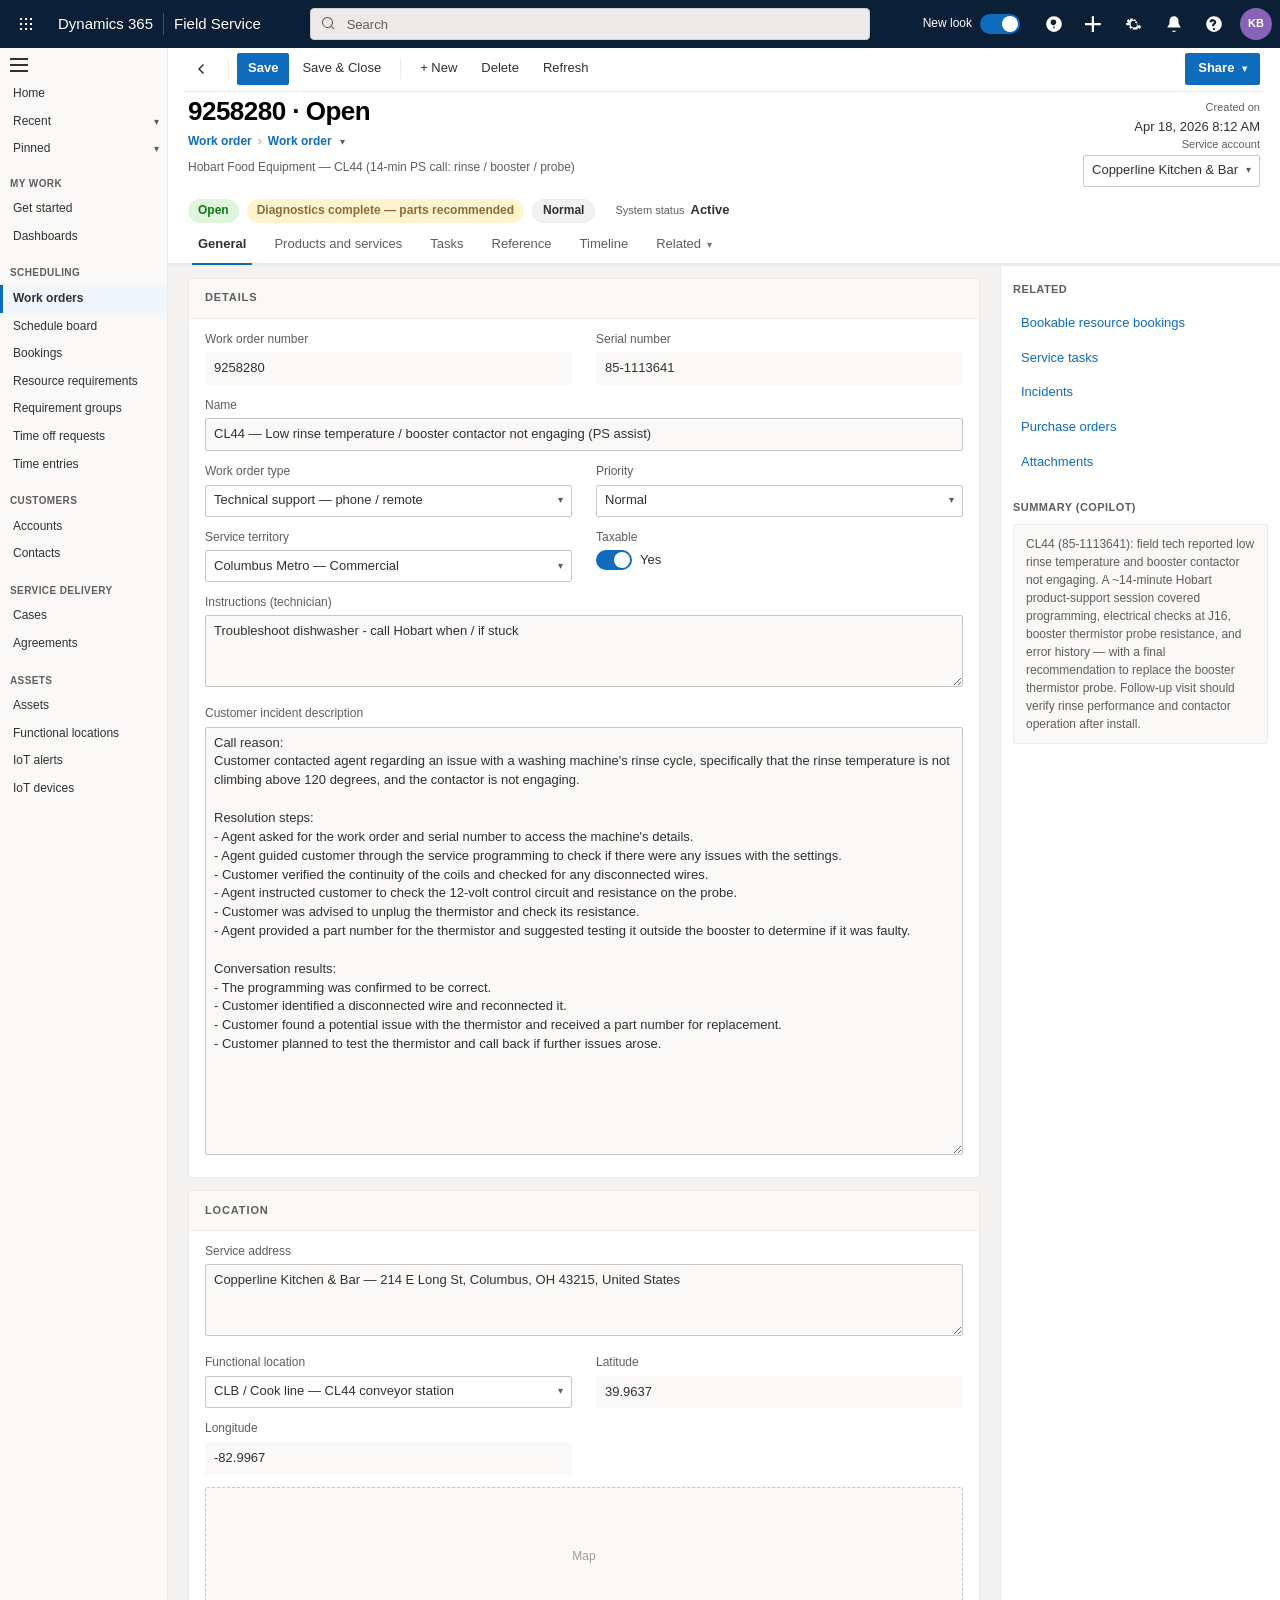
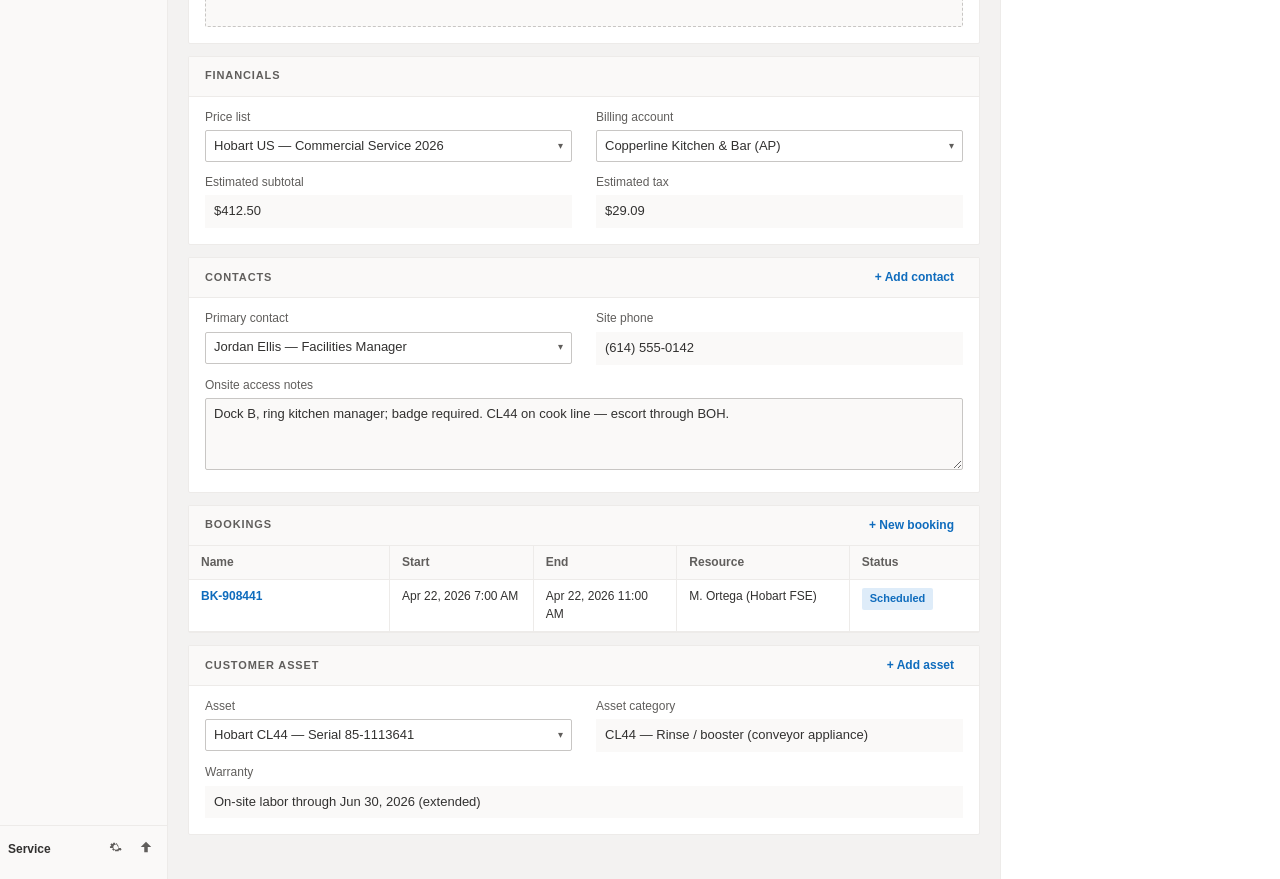
==== commit af7ec075: "Ocean Appliance: sync expanded customer incident description Made-with: Cursor" ====
--- a/Ocean Appliance/Index.html
+++ b/Ocean Appliance/Index.html
@@ -229,7 +229,22 @@
                     <div class="field field--full">
                       <label class="field__label">Customer incident description</label>
                       <div class="field__control">
-                        <textarea readonly rows="2">Not working. Rinse supply running cold</textarea>
+                        <textarea readonly rows="22">Call reason:
+Customer contacted agent regarding an issue with a washing machine's rinse cycle, specifically that the rinse temperature is not climbing above 120 degrees, and the contactor is not engaging.
+
+Resolution steps:
+- Agent asked for the work order and serial number to access the machine's details.
+- Agent guided customer through the service programming to check if there were any issues with the settings.
+- Customer verified the continuity of the coils and checked for any disconnected wires.
+- Agent instructed customer to check the 12-volt control circuit and resistance on the probe.
+- Customer was advised to unplug the thermistor and check its resistance.
+- Agent provided a part number for the thermistor and suggested testing it outside the booster to determine if it was faulty.
+
+Conversation results:
+- The programming was confirmed to be correct.
+- Customer identified a disconnected wire and reconnected it.
+- Customer found a potential issue with the thermistor and received a part number for replacement.
+- Customer planned to test the thermistor and call back if further issues arose.</textarea>
                       </div>
                     </div>
                   </div>
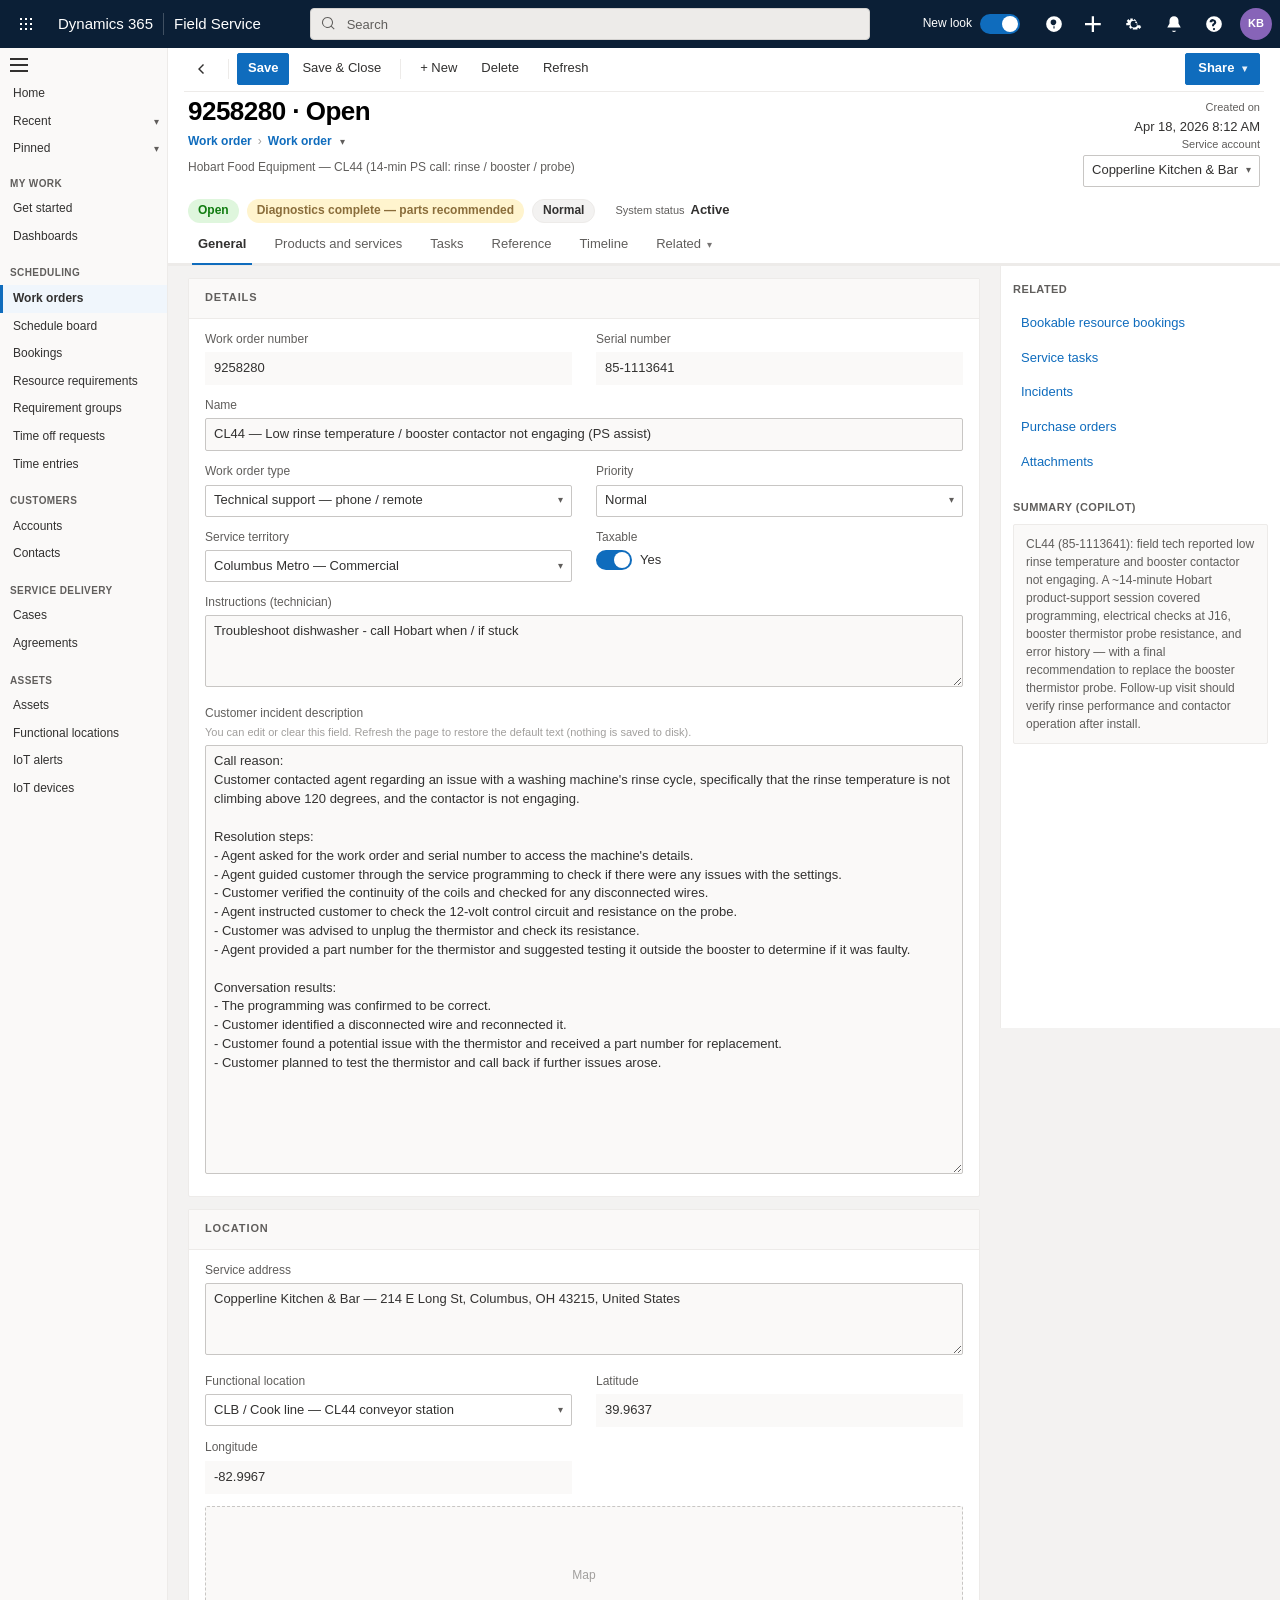
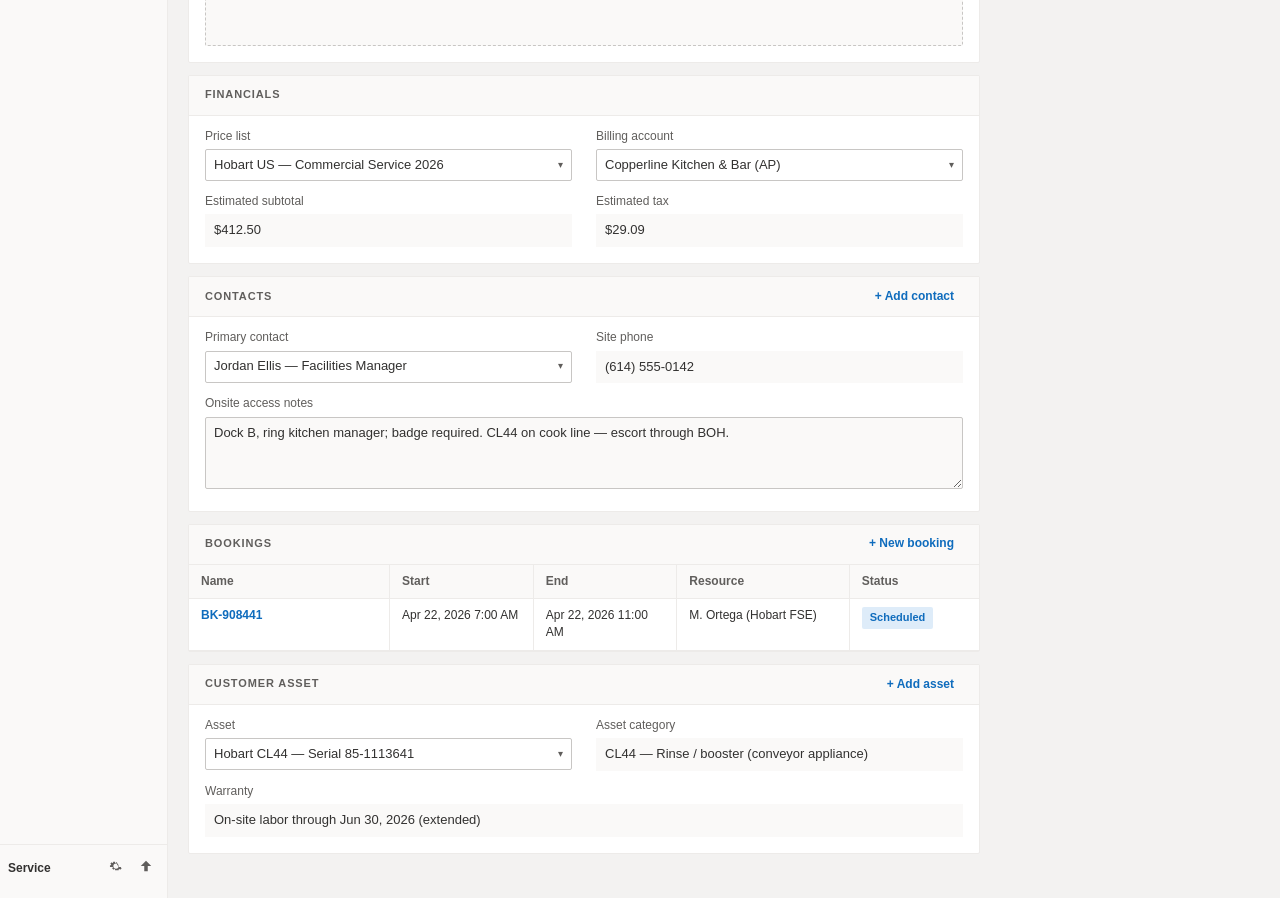
==== commit f4fe9bb4: "Ocean Appliance: editable incident field + hint, sync styles Made-with: Cursor" ====
--- a/Ocean Appliance/Index.html
+++ b/Ocean Appliance/Index.html
@@ -228,8 +228,9 @@
                     </div>
                     <div class="field field--full">
                       <label class="field__label">Customer incident description</label>
+                      <p class="field__hint">You can edit or clear this field. Refresh the page to restore the default text (nothing is saved to disk).</p>
                       <div class="field__control">
-                        <textarea readonly rows="22">Call reason:
+                        <textarea rows="22" autocomplete="off" spellcheck="true">Call reason:
 Customer contacted agent regarding an issue with a washing machine's rinse cycle, specifically that the rinse temperature is not climbing above 120 degrees, and the contactor is not engaging.
 
 Resolution steps:
--- a/Ocean Appliance/styles.css
+++ b/Ocean Appliance/styles.css
@@ -662,6 +662,13 @@
   color: var(--text-secondary);
   margin-bottom: 4px;
 }
+
+.field__hint {
+  margin: -2px 0 6px;
+  font-size: 11px;
+  line-height: 1.35;
+  color: var(--text-disabled);
+}
 .field__control input,
 .field__control textarea {
   width: 100%;
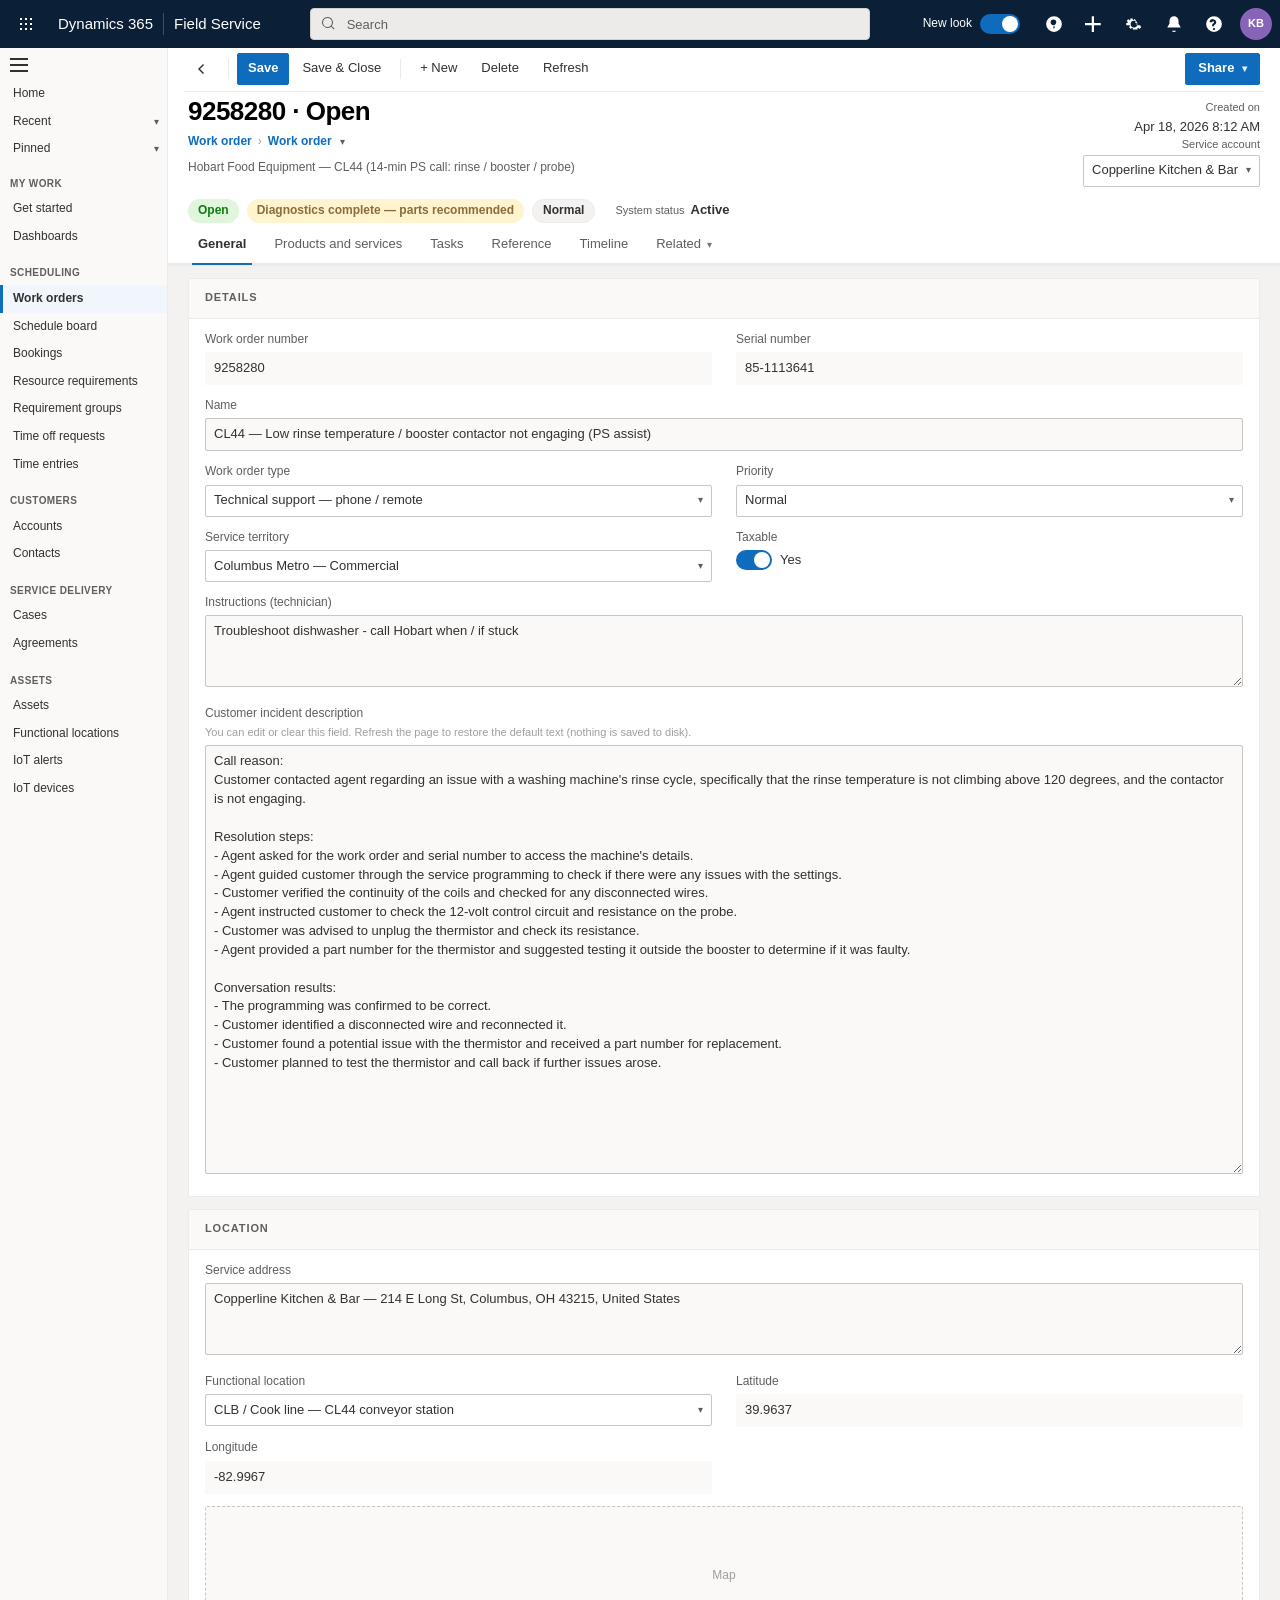
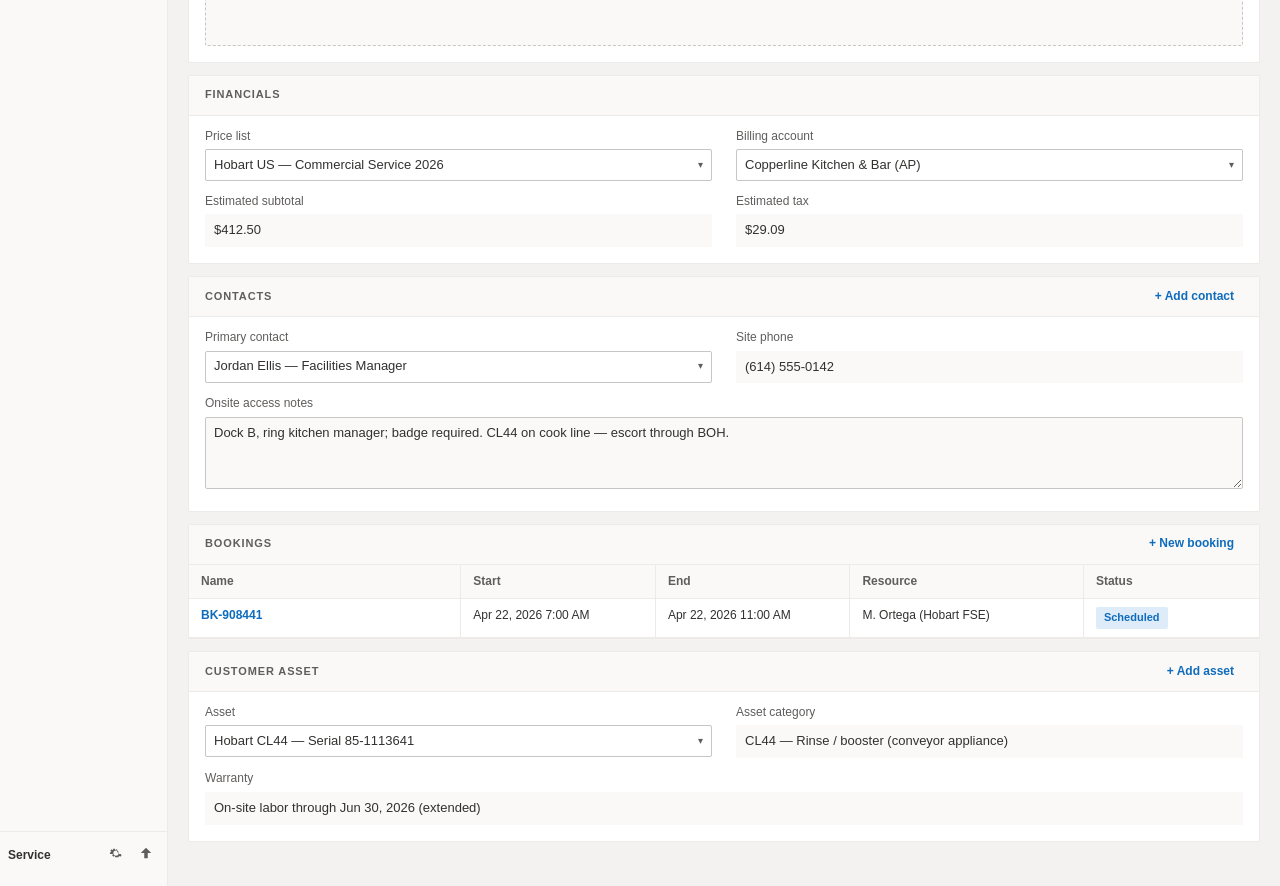
==== commit bb4ba7ee: "Ocean Appliance: remove Related side pane, single-column layout Made-with: Cursor" ====
--- a/Ocean Appliance/Index.html
+++ b/Ocean Appliance/Index.html
@@ -502,23 +502,6 @@
             </div>
           </div>
         </main>
-
-        <aside class="side-pane" aria-label="Related pane">
-          <div class="side-pane__title">Related</div>
-          <ul class="side-pane__list">
-            <li><button type="button" class="side-link">Bookable resource bookings</button></li>
-            <li><button type="button" class="side-link">Service tasks</button></li>
-            <li><button type="button" class="side-link">Incidents</button></li>
-            <li><button type="button" class="side-link">Purchase orders</button></li>
-            <li><button type="button" class="side-link">Attachments</button></li>
-          </ul>
-          <div class="side-pane__title side-pane__title--spaced">Summary (Copilot)</div>
-          <div class="copilot-box">
-            <p class="copilot-box__text">
-              CL44 (85‑1113641): field tech reported low rinse temperature and booster contactor not engaging. A ~14‑minute Hobart product-support session covered programming, electrical checks at J16, booster thermistor probe resistance, and error history — with a final recommendation to replace the booster thermistor probe. Follow‑up visit should verify rinse performance and contactor operation after install.
-            </p>
-          </div>
-        </aside>
       </div>
         </div>
       </div>
--- a/Ocean Appliance/styles.css
+++ b/Ocean Appliance/styles.css
@@ -512,14 +512,11 @@
 
 .form-layout {
   flex: 1;
-  display: grid;
-  grid-template-columns: minmax(0, 1fr) 280px;
-  gap: 0;
-  align-items: start;
+  display: block;
 }
 .form-main {
   padding: 12px 20px 32px;
-  max-width: 1120px;
+  max-width: 1200px;
 }
 
 .tab__caret {
@@ -818,58 +815,6 @@
 .ref-list li {
   margin-bottom: 8px;
 }
-.side-pane {
-  border-left: 1px solid var(--border-subtle);
-  background: #fff;
-  min-height: calc(100vh - 48px);
-  padding: 16px 12px;
-  position: sticky;
-  top: 0;
-  align-self: stretch;
-}
-.side-pane__title {
-  font-size: 11px;
-  font-weight: 600;
-  text-transform: uppercase;
-  letter-spacing: 0.04em;
-  color: var(--text-secondary);
-  margin-bottom: 8px;
-}
-.side-pane__title--spaced {
-  margin-top: 20px;
-}
-.side-pane__list {
-  list-style: none;
-  margin: 0;
-  padding: 0;
-}
-.side-link {
-  display: block;
-  width: 100%;
-  text-align: left;
-  border: none;
-  background: transparent;
-  padding: 8px 8px;
-  font-size: 13px;
-  color: var(--primary);
-  cursor: pointer;
-  border-radius: 2px;
-}
-.side-link:hover {
-  background: #f3f2f1;
-}
-.copilot-box {
-  padding: 10px 12px;
-  border: 1px solid var(--border-subtle);
-  border-radius: var(--radius-card);
-  background: #faf9f8;
-}
-.copilot-box__text {
-  margin: 0;
-  font-size: 12px;
-  color: var(--text-secondary);
-  line-height: 1.5;
-}
 #panel-products .subgrid__head,
 #panel-products .subgrid__row {
   grid-template-columns: 2fr 0.5fr 0.5fr 0.8fr;
@@ -879,15 +824,6 @@
   grid-template-columns: 2fr 0.6fr 0.8fr;
 }
 @media (max-width: 1024px) {
-  .form-layout {
-    grid-template-columns: 1fr;
-  }
-  .side-pane {
-    position: static;
-    border-left: none;
-    border-top: 1px solid var(--border-subtle);
-    min-height: auto;
-  }
   .subgrid__head,
   .subgrid__row {
     grid-template-columns: 1fr 1fr;
